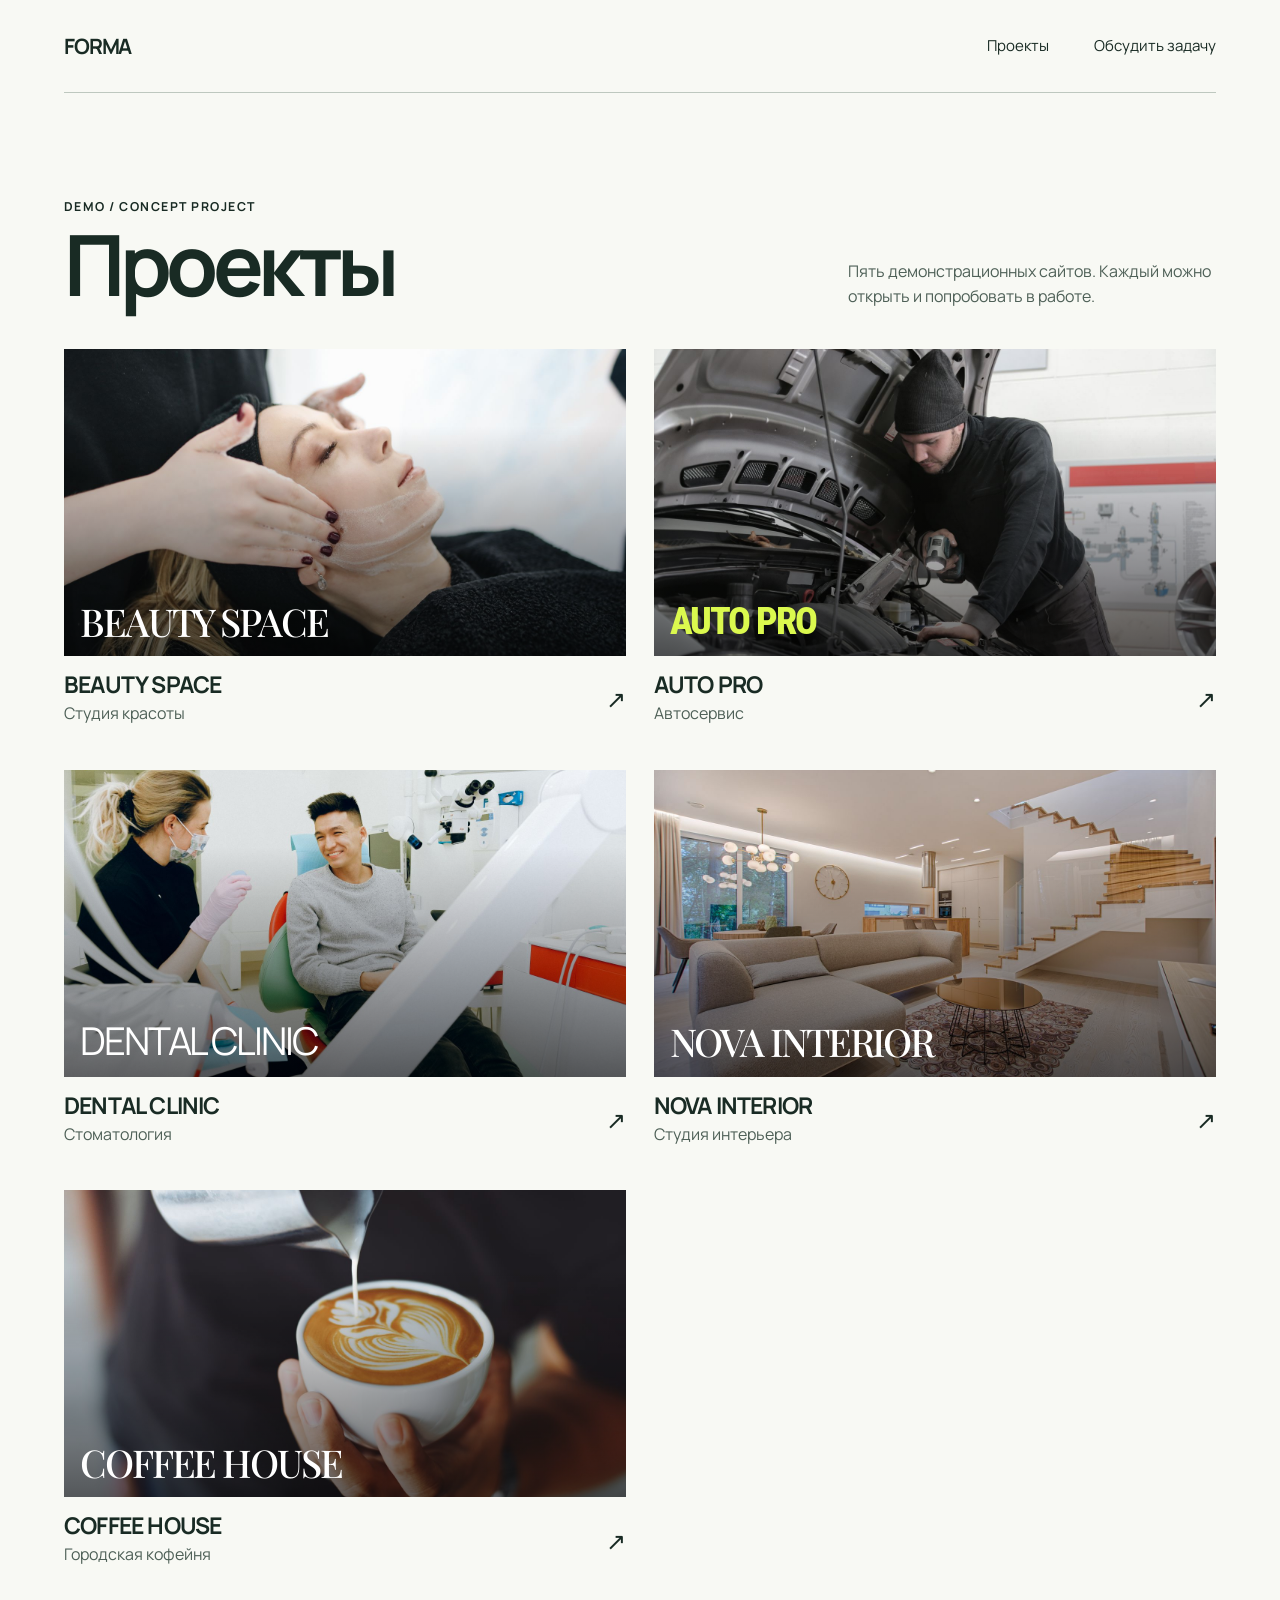
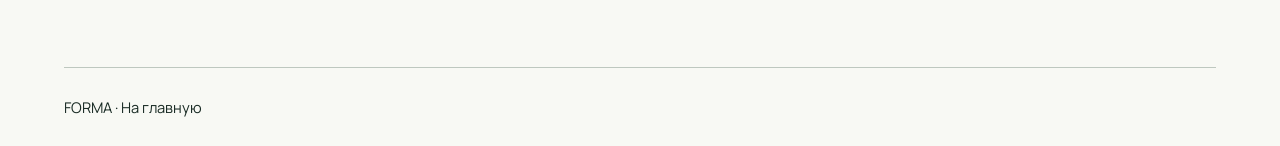
==== portfolio/index.html @ 0f803054 "Опубликовать портфолио FORMA" ====
<!DOCTYPE html>

<html lang="ru"><head><meta charset="utf-8"/><meta content="width=device-width,initial-scale=1" name="viewport"/><title>Портфолио — проекты FORMA</title><link href="/assets/fonts/fonts.css" rel="stylesheet"/><link href="/assets/styles.css" rel="stylesheet"/><meta content="Пять демонстрационных сайтов. Каждый можно открыть и попробовать в работе." name="description"/><meta content="Портфолио — проекты FORMA" property="og:title"/><meta content="website" property="og:type"/><meta content="Пять демонстрационных сайтов. Каждый можно открыть и попробовать в работе." property="og:description"/><meta content="https://egorkaezkv-dotcom.github.io/assets/beauty.jpg" property="og:image"/><meta content="https://egorkaezkv-dotcom.github.io/portfolio/" property="og:url"/><link href="https://egorkaezkv-dotcom.github.io/portfolio/" rel="canonical"/><link href="/assets/mark.svg" rel="icon"/></head><body class="studio"><header class="top wrap"><a class="brand" href="/">FORMA</a><nav><a href="/portfolio/">Проекты</a><a href="/#contact">Обсудить задачу</a></nav></header><main><section class="wrap section" id="projects"><div class="sectionhead"><div><span class="kicker">DEMO / CONCEPT PROJECT</span><h1>Проекты</h1></div><p>Пять демонстрационных сайтов. Каждый можно открыть и попробовать в работе.</p></div><div class="projects"><a class="project" href="/portfolio/beauty-space/"><div class="project-visual beauty"><img alt="Уход за кожей лица в салоне" loading="lazy" src="/assets/beauty.jpg"/><span>BEAUTY SPACE</span></div><div class="project-caption"><div><h3>BEAUTY SPACE</h3><p>Студия красоты</p></div><span aria-hidden="true" class="open">↗</span></div></a><a class="project" href="/portfolio/auto-pro/"><div class="project-visual auto"><img alt="Механик осматривает моторный отсек автомобиля" loading="lazy" src="/assets/auto.jpg"/><span>AUTO PRO</span></div><div class="project-caption"><div><h3>AUTO PRO</h3><p>Автосервис</p></div><span aria-hidden="true" class="open">↗</span></div></a><a class="project" href="/portfolio/dental-clinic/"><div class="project-visual dental"><img alt="Стоматолог беседует с пациентом в кабинете" loading="lazy" src="/assets/dental.jpg"/><span>DENTAL CLINIC</span></div><div class="project-caption"><div><h3>DENTAL CLINIC</h3><p>Стоматология</p></div><span aria-hidden="true" class="open">↗</span></div></a><a class="project" href="/portfolio/nova-interior/"><div class="project-visual interior"><img alt="Светлая гостиная с деревянными деталями и открытой лестницей" loading="lazy" src="/assets/interior.jpg"/><span>NOVA INTERIOR</span></div><div class="project-caption"><div><h3>NOVA INTERIOR</h3><p>Студия интерьера</p></div><span aria-hidden="true" class="open">↗</span></div></a><a class="project" href="/portfolio/coffee-house/"><div class="project-visual coffee"><img alt="Бариста наливает молоко в чашку кофе" loading="lazy" src="/assets/coffee.jpg"/><span>COFFEE HOUSE</span></div><div class="project-caption"><div><h3>COFFEE HOUSE</h3><p>Городская кофейня</p></div><span aria-hidden="true" class="open">↗</span></div></a></div></section></main><footer class="foot wrap"><a href="/">FORMA · На главную</a></footer></body></html>
---- assets/fonts/fonts.css ----
@font-face {
  font-family: 'Manrope';
  font-style: normal;
  font-weight: 400;
  font-display: swap;
  src: url(manrope-400.ttf) format('truetype');
}

@font-face {
  font-family: 'Manrope';
  font-style: normal;
  font-weight: 700;
  font-display: swap;
  src: url(manrope-700.ttf) format('truetype');
}

@font-face {
  font-family: 'Playfair Display';
  font-style: normal;
  font-weight: 500;
  font-display: swap;
  src: url(playfair-display-500.ttf) format('truetype');
}

@font-face {
  font-family: 'Roboto Condensed';
  font-style: normal;
  font-weight: 800;
  font-display: swap;
  src: url(roboto-condensed-800.ttf) format('truetype');
}
---- assets/styles.css ----
*{box-sizing:border-box}
:root{--paper:#f8f9f4;--ink:#192b24;--muted:#4e6057;--accent:#d0ec69;--accent-ink:#182c22;--soft:#e9eee4;--line:#bec8bf;--display:Manrope,Arial,sans-serif;--curve:3px;color-scheme:light;font-family:Manrope,Arial,sans-serif}
html{scroll-behavior:smooth;scroll-padding-top:1rem}
body{margin:0;background:var(--paper);color:var(--ink);font-size:1rem;line-height:1.58}
img{display:block;width:100%;height:100%;object-fit:cover}
a{color:inherit;text-decoration:none} a:hover{text-decoration:underline;text-underline-offset:.2em}
:focus-visible{outline:3px solid #1279b4;outline-offset:4px}
button,input,select,textarea{font:inherit}
button,a.button{cursor:pointer}
button:disabled{cursor:wait;opacity:.65}
h1,h2,h3,p,figure{margin:0}
h1,h2,h3{line-height:1.08;text-wrap:balance}
h1,h2{font-family:var(--display);font-weight:700;letter-spacing:-.065em}
h1{font-size:clamp(3.2rem,6.6vw,6.8rem)}
h2{font-size:clamp(2.45rem,4.7vw,4.8rem)}
h3{font-size:clamp(1.2rem,1.8vw,1.65rem);letter-spacing:-.035em}
p{color:var(--muted)}
em{font-family:'Playfair Display',Georgia,serif;font-weight:500}
.wrap{width:min(90%,78rem);margin-inline:auto}
.section{padding-block:clamp(4rem,7.8vw,7.5rem)}
.skip{position:fixed;left:1rem;top:-6rem;background:white;padding:.6rem;z-index:20}
.skip:focus{top:1rem}
.kicker,.editorial-top,.demobar{font:700 .77rem/1.4 Manrope,Arial,sans-serif;text-transform:uppercase;letter-spacing:.12em}
.top,.top nav,.foot,.demobar .wrap,.sectionhead,.project-caption{display:flex;align-items:center;justify-content:space-between;gap:1rem}
.top{min-height:5.8rem;border-bottom:1px solid var(--line)}
.top nav{gap:clamp(.8rem,3.5vw,3.6rem);font-size:.94rem}
.brand{font-weight:700;letter-spacing:-.055em;font-size:1.32rem}
.nav-cta{border:1px solid var(--line);padding:.54rem 1.15rem;border-radius:30px}
.button{font-size:.95rem;display:inline-flex;align-items:center;justify-content:center;min-height:3.1rem;padding:.8rem 1.5rem;font-weight:700;border:1px solid transparent;border-radius:var(--curve);background:var(--accent);color:var(--accent-ink);transition:transform .16s ease,filter .16s ease}
.button:hover{transform:translateY(-2px);filter:brightness(.96);text-decoration:none}
.hero-copy,.editorial{animation:arrive .5s ease-out both}
@keyframes arrive{from{opacity:0;transform:translateY(10px)}to{opacity:1;transform:none}}
.hero-copy{align-self:center}
.hero-copy h1{margin:.85rem 0 1.5rem}
.hero-copy>p{max-width:36rem;font-size:clamp(1rem,1.45vw,1.16rem)}
.hero-copy .button{margin-top:1.8rem}
.studio-mark{display:flex;align-items:center;gap:.55rem}
.studio-mark i{width:1.65rem;height:1.65rem;border:2px solid;border-radius:50%;position:relative}
.studio-mark i:before{content:'';position:absolute;inset:4px;border:1.5px solid;border-radius:50%}
.studio-mark i:after{content:'';width:1.15rem;height:2px;background:currentColor;position:absolute;left:50%;top:46%;transform-origin:left;transform:rotate(-45deg)}
.studio-hero,.concept-hero{display:grid;grid-template-columns:1fr 1fr;gap:clamp(1.5rem,5vw,5rem);align-items:stretch;padding-block:clamp(2rem,5vw,5rem)}
.studio-hero{border-bottom:1px solid var(--line)}
.studio-hero .hero-copy h1{max-width:7em}
.studio-hero .hero-copy h1 em{color:#41614b}
.editorial{display:grid;position:relative;isolation:isolate;min-height:clamp(23rem,36vw,34rem);color:white;overflow:hidden}
.editorial img,.editorial:after{position:absolute;inset:0;z-index:-2}
.editorial:after{content:'';z-index:-1;background:linear-gradient(0deg,#201c16aa,transparent 63%),linear-gradient(180deg,#201c167a,transparent 30%)}
.editorial-top{align-self:start;margin:1.6rem}
.editorial-title{align-self:end;line-height:.78;font-size:clamp(3.3rem,6.5vw,6.3rem);font-weight:700;letter-spacing:-.07em;padding:1.6rem}
.editorial-title i{font:italic 500 .95em/.95 'Playfair Display',Georgia,serif}
.editorial:hover{text-decoration:none}
.sectionhead{align-items:end;margin-bottom:2.5rem}
.sectionhead h2,.story-grid .kicker+h2,.contact-grid .kicker+h2{margin-top:.7rem}
.sectionhead p{max-width:23rem}
.projects{display:grid;grid-template-columns:1fr 1fr;gap:2.7rem 1.7rem}
.project{display:block}
.project:hover{text-decoration:none}
.project-visual{height:clamp(12rem,24vw,22rem);position:relative;isolation:isolate;overflow:hidden;background:#24332e}
.project-visual img{transition:transform .35s ease}
.project:hover img{transform:scale(1.035)}
.project-visual:after{content:'';position:absolute;inset:0;background:linear-gradient(0deg,#0009,transparent 75%)}
.project-visual span{position:absolute;z-index:1;bottom:1rem;left:1rem;color:white;line-height:1;font-size:clamp(1.6rem,3vw,3rem);letter-spacing:-.055em}
.project-visual.beauty span,.project-visual.interior span,.project-visual.coffee span{font-family:'Playfair Display',Georgia,serif}
.project-visual.auto span{font-family:'Roboto Condensed',Arial,sans-serif;color:#dbf94e}
.project-caption{padding-top:1rem}
.project-caption p{margin-top:.25rem}
.open{font-size:1.5rem}
.studio-story,.story{background:var(--soft)}
.story-grid,.contact-grid{display:grid;grid-template-columns:.9fr 1.1fr;gap:clamp(2rem,9vw,10rem)}
.story-grid h2+p,.contact-grid h2+p{margin-top:1.35rem;max-width:32rem}
.benefits>div{border-top:1px solid var(--line);padding-block:1.25rem}
.benefits p,.service p,.process p{margin-top:.65rem}
.process{list-style:none;display:grid;grid-template-columns:repeat(4,1fr);gap:1.3rem;counter-reset:phase;margin:2.8rem 0 0;padding:0}
.process li{border-top:1px solid var(--line);padding-top:1rem;counter-increment:phase}
.process li:before{content:counter(phase,decimal-leading-zero);display:block;margin-bottom:1.6rem;color:var(--muted);font:700 .84rem/1 Manrope,sans-serif}
.contact-section{padding-block:clamp(4rem,6.5vw,6rem);border-top:1px solid var(--line)}
.studio .contact-section{background:#20382c;--ink:#f4f6e9;--muted:#cad9c7;--line:#68806e;color:var(--ink)}
form,label{display:grid;align-content:start;gap:.4rem}
form{gap:1rem}
label{font-size:.9rem;font-weight:700}
input,select,textarea{width:100%;min-width:0;padding:.75rem .8rem;border:1px solid var(--line);border-radius:var(--curve);background:#fff;color:#1c2722;font-size:1rem;font-weight:400}
textarea{resize:vertical;min-height:5.4rem}
.fieldrow{display:grid;grid-template-columns:1fr 1fr;gap:.8rem}
.consent{grid-template-columns:auto 1fr;align-items:start;gap:.7rem;font-weight:400;color:var(--muted)}
.consent input{width:1.05rem;height:1.05rem;margin:.15rem 0;accent-color:#577747}
form button{justify-self:start}
output{display:grid;gap:.3rem;overflow-wrap:anywhere}
output:empty{display:none}
output:not(:empty){border-left:3px solid var(--line);padding:.6rem .9rem}
.foot{border-top:1px solid var(--line);padding-block:1.7rem;font-size:.92rem}
.demobar{background:var(--ink);color:var(--paper);padding:.65rem 0;font-size:.73rem}
.demobar a{font-size:.83rem;letter-spacing:0;text-transform:none}
.concept-hero figure{min-height:clamp(22rem,36vw,35rem);overflow:hidden;border-radius:var(--curve)}
.services{display:grid;grid-template-columns:repeat(3,1fr);gap:1.4rem;margin-top:2.3rem}
.service{padding:1.6rem;border:1px solid var(--line);display:flex;flex-direction:column;align-items:start;border-radius:var(--curve)}
.service p{margin-bottom:1.5rem}
.textlink{font-size:.94rem;text-decoration:underline;text-underline-offset:.22em;font-weight:700;display:inline-block}
.service .choose{margin-top:auto}
.contact-grid .textlink{margin-top:1rem}
.beauty{--paper:#faf4ef;--ink:#40242b;--muted:#68555a;--line:#d6bbb7;--soft:#efdedb;--accent:#713946;--accent-ink:#fff;--display:'Playfair Display',Georgia,serif;--curve:2px}
.beauty .brand,.interior .brand,.coffee .brand{font-family:'Playfair Display',Georgia,serif;font-weight:500}
.beauty h1,.beauty h2,.interior h1,.interior h2,.coffee h1,.coffee h2{font-weight:500;letter-spacing:-.055em}
.beauty .concept-hero figure{border-radius:48% 48% 2px 2px;max-width:34rem}
.beauty .concept-hero img{object-position:50% 44%}
.beauty .service{border-width:1px 0 0;padding:1.25rem 0}
.auto{--paper:#1b1d1b;--ink:#f2f2e9;--muted:#c2c5b9;--line:#52564d;--soft:#292d27;--accent:#d9fb53;--accent-ink:#191e13;--display:'Roboto Condensed',Arial,sans-serif;--curve:0px}
.auto h1,.auto h2,.auto .brand{font-family:var(--display);text-transform:uppercase;font-weight:800;letter-spacing:-.04em}
.auto h1 em{font:inherit;color:var(--accent)}
.auto .demobar{background:var(--accent);color:var(--paper)}
.auto .concept-hero{gap:0;grid-template-columns:1fr 1.15fr}
.auto .concept-hero figure{clip-path:polygon(12% 0,100% 0,100% 100%,0 100%)}
.auto .hero-copy{padding-right:1.6rem}
.auto .service{border-top:3px solid var(--accent)}
.dental{--paper:#f6fcfb;--ink:#093e45;--muted:#426367;--line:#bad4d0;--soft:#dff1eb;--accent:#056861;--accent-ink:white;--curve:16px}
.dental .concept-hero{padding:2.5rem;margin-top:2rem;background:var(--soft);border-radius:2.5rem}
.dental .concept-hero h1{font-size:clamp(3rem,5.2vw,5.5rem)}
.dental .concept-hero figure{border-radius:42% 42% 1.2rem 1.2rem;min-height:24rem}
.dental h1 em{font:inherit;color:#176d66}
.dental .button,.beauty .button,.coffee .button{border-radius:99px}
.dental .service{background:white}
.interior{--paper:#f4f1e9;--ink:#2a3029;--muted:#596057;--line:#c6c5b9;--soft:#e4e3d6;--accent:#363f34;--accent-ink:white;--display:'Playfair Display',Georgia,serif;--curve:0}
.interior .concept-hero{position:relative;isolation:isolate;min-height:clamp(28rem,43vw,43rem);margin-top:1.5rem;padding:clamp(1.5rem,4vw,4rem);align-content:end;display:block;color:white}
.interior .concept-hero figure,.interior .concept-hero:after{position:absolute;inset:0;z-index:-2}
.interior .concept-hero:after{content:'';z-index:-1;background:linear-gradient(80deg,#171b12d9,transparent 85%),linear-gradient(0deg,#1e211367,transparent 85%)}
.interior .hero-copy{max-width:47rem}
.interior .hero-copy p{color:#f5f2e6}
.interior .hero-copy .button{background:var(--paper);color:var(--ink)}
.interior .service{border-width:1px 0 0;padding:1.5rem 0}
.coffee{--paper:#fff6e4;--ink:#4a2621;--muted:#715349;--line:#d6baa6;--soft:#eddbc4;--accent:#7d2e25;--accent-ink:#fff8ed;--display:'Playfair Display',Georgia,serif;--curve:8px}
.coffee .concept-hero{grid-template-columns:.9fr 1fr}
.coffee .concept-hero .hero-copy{order:2}
.coffee .concept-hero figure{border-radius:5rem .4rem 5rem .4rem}
.coffee .service{background:#fcf0d8;border:1px solid #d3b095}
@media(max-width:790px){
 .top nav{gap:.8rem}.top{min-height:4.5rem}
 .studio-hero,.concept-hero,.auto .concept-hero,.coffee .concept-hero{grid-template-columns:1fr;gap:2rem}
 .concept-hero figure,.dental .concept-hero figure{height:clamp(16rem,54vw,25rem);min-height:0}
 .beauty .concept-hero figure{max-width:none;border-radius:7rem 7rem 2px 2px}
 .auto .concept-hero figure{clip-path:polygon(0 0,100% 0,100% 90%,0 100%)}
 .dental .concept-hero{padding:1.5rem}
 .coffee .concept-hero .hero-copy{order:0}
 .studio-hero .hero-copy h1{max-width:11em}
 .editorial{min-height:clamp(17rem,55vw,25rem)}
 .story-grid,.contact-grid{grid-template-columns:1fr;gap:2rem}
 .services{grid-template-columns:1fr;gap:1rem}
 .process{grid-template-columns:repeat(2,1fr)}
 .sectionhead{display:grid;gap:1rem}
 .sectionhead p{max-width:35rem}
 .interior .concept-hero figure{height:auto}
}
@media(max-width:560px){
 .wrap{width:91%}
 .top{align-items:flex-start;flex-direction:column;padding:.9rem 0;gap:.7rem}
 .top nav{width:100%;justify-content:flex-start;flex-wrap:wrap;font-size:.85rem}
 .nav-cta{padding:.28rem .7rem}
 .projects,.fieldrow{grid-template-columns:1fr}
 .project-visual{height:58vw}
 .process{gap:1rem}
 .projects{gap:1.7rem}
 .foot{font-size:.82rem}
 .contact-grid h2{overflow-wrap:anywhere}
}
@media(prefers-reduced-motion:reduce){html{scroll-behavior:auto}*,*:before,*:after{animation:none!important;transition:none!important}}
@media(max-width:380px){.interior .hero-copy h1{font-size:2.35rem}.concept-hero h1,.contact-grid h2{hyphens:auto;overflow-wrap:anywhere}}

.privacy-panel{position:fixed;z-index:20;bottom:1rem;left:1rem;width:min(30rem,calc(100% - 2rem));max-height:65vh;overflow:auto;padding:1.1rem;background:#fff;color:#243a30;border:1px solid #b8c7bd;border-radius:.65rem;box-shadow:0 8px 28px #1233;font:400 .93rem/1.45 Manrope,Arial,sans-serif}
.privacy-panel[hidden]{display:none}.privacy-panel p{margin:.55rem 0;color:#47594e}.privacy-panel div{display:flex;gap:.6rem}.privacy-panel button,.privacy-toggle{font:inherit;padding:.4rem .65rem;cursor:pointer;border:1px solid currentColor;color:#214b38;background:white;border-radius:.4rem}.privacy-toggle{font-size:.8rem}.foot{flex-wrap:wrap}.privacy-panel p:empty{display:none}
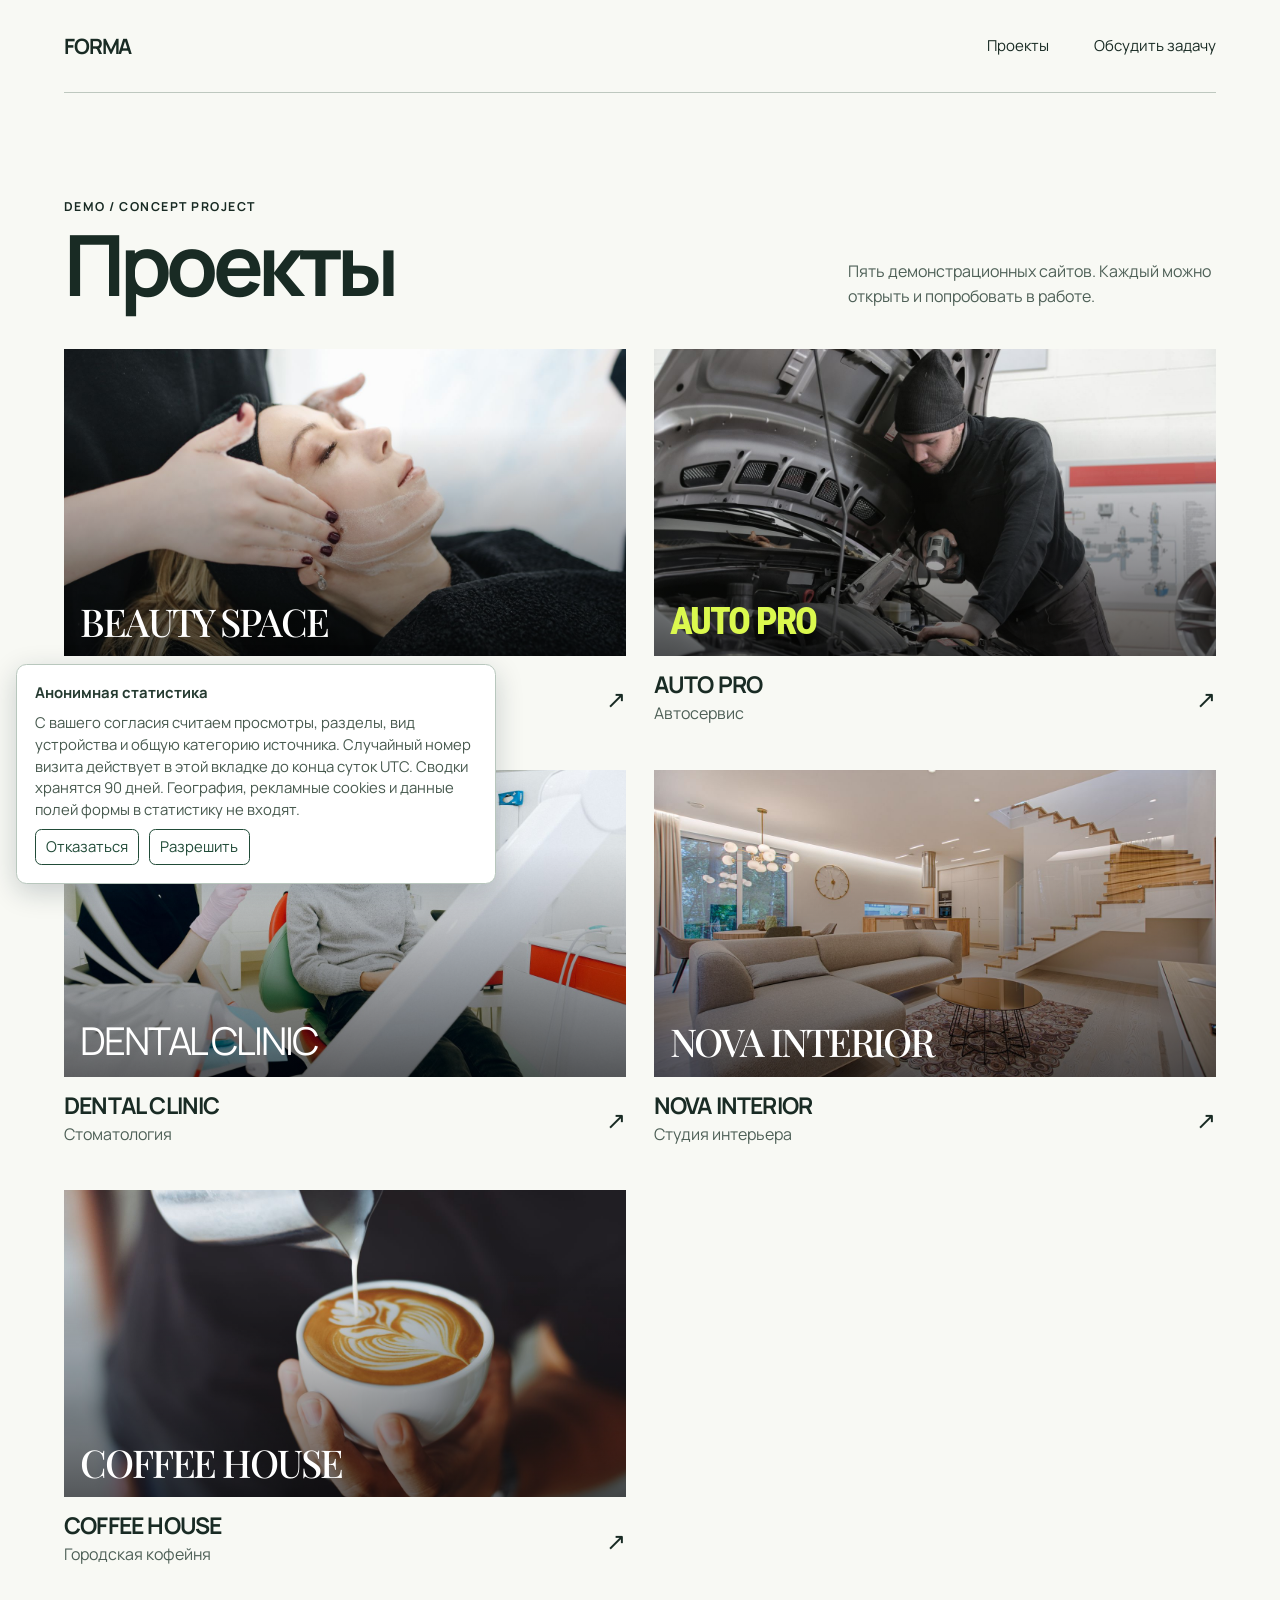
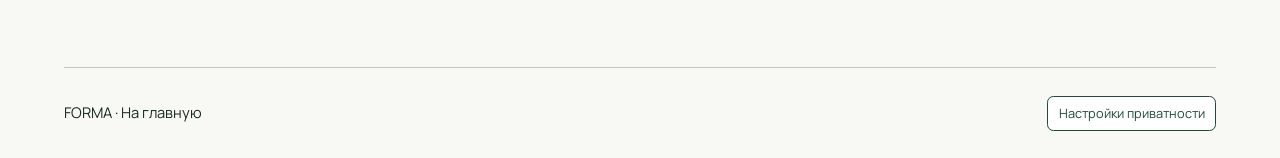
==== commit bb2a49e5: "Подключить форму и аналитику при доступности сервера студии" ====
--- a/portfolio/index.html
+++ b/portfolio/index.html
@@ -1,3 +1,3 @@
 <!DOCTYPE html>
 
-<html lang="ru"><head><meta charset="utf-8"/><meta content="width=device-width,initial-scale=1" name="viewport"/><title>Портфолио — проекты FORMA</title><link href="/assets/fonts/fonts.css" rel="stylesheet"/><link href="/assets/styles.css" rel="stylesheet"/><meta content="Пять демонстрационных сайтов. Каждый можно открыть и попробовать в работе." name="description"/><meta content="Портфолио — проекты FORMA" property="og:title"/><meta content="website" property="og:type"/><meta content="Пять демонстрационных сайтов. Каждый можно открыть и попробовать в работе." property="og:description"/><meta content="https://egorkaezkv-dotcom.github.io/assets/beauty.jpg" property="og:image"/><meta content="https://egorkaezkv-dotcom.github.io/portfolio/" property="og:url"/><link href="https://egorkaezkv-dotcom.github.io/portfolio/" rel="canonical"/><link href="/assets/mark.svg" rel="icon"/></head><body class="studio"><header class="top wrap"><a class="brand" href="/">FORMA</a><nav><a href="/portfolio/">Проекты</a><a href="/#contact">Обсудить задачу</a></nav></header><main><section class="wrap section" id="projects"><div class="sectionhead"><div><span class="kicker">DEMO / CONCEPT PROJECT</span><h1>Проекты</h1></div><p>Пять демонстрационных сайтов. Каждый можно открыть и попробовать в работе.</p></div><div class="projects"><a class="project" href="/portfolio/beauty-space/"><div class="project-visual beauty"><img alt="Уход за кожей лица в салоне" loading="lazy" src="/assets/beauty.jpg"/><span>BEAUTY SPACE</span></div><div class="project-caption"><div><h3>BEAUTY SPACE</h3><p>Студия красоты</p></div><span aria-hidden="true" class="open">↗</span></div></a><a class="project" href="/portfolio/auto-pro/"><div class="project-visual auto"><img alt="Механик осматривает моторный отсек автомобиля" loading="lazy" src="/assets/auto.jpg"/><span>AUTO PRO</span></div><div class="project-caption"><div><h3>AUTO PRO</h3><p>Автосервис</p></div><span aria-hidden="true" class="open">↗</span></div></a><a class="project" href="/portfolio/dental-clinic/"><div class="project-visual dental"><img alt="Стоматолог беседует с пациентом в кабинете" loading="lazy" src="/assets/dental.jpg"/><span>DENTAL CLINIC</span></div><div class="project-caption"><div><h3>DENTAL CLINIC</h3><p>Стоматология</p></div><span aria-hidden="true" class="open">↗</span></div></a><a class="project" href="/portfolio/nova-interior/"><div class="project-visual interior"><img alt="Светлая гостиная с деревянными деталями и открытой лестницей" loading="lazy" src="/assets/interior.jpg"/><span>NOVA INTERIOR</span></div><div class="project-caption"><div><h3>NOVA INTERIOR</h3><p>Студия интерьера</p></div><span aria-hidden="true" class="open">↗</span></div></a><a class="project" href="/portfolio/coffee-house/"><div class="project-visual coffee"><img alt="Бариста наливает молоко в чашку кофе" loading="lazy" src="/assets/coffee.jpg"/><span>COFFEE HOUSE</span></div><div class="project-caption"><div><h3>COFFEE HOUSE</h3><p>Городская кофейня</p></div><span aria-hidden="true" class="open">↗</span></div></a></div></section></main><footer class="foot wrap"><a href="/">FORMA · На главную</a></footer></body></html>+<html lang="ru"><head><meta charset="utf-8"/><meta content="width=device-width,initial-scale=1" name="viewport"/><title>Портфолио — проекты FORMA</title><link href="/assets/fonts/fonts.css" rel="stylesheet"/><link href="/assets/styles.css" rel="stylesheet"/><meta content="Пять демонстрационных сайтов. Каждый можно открыть и попробовать в работе." name="description"/><meta content="Портфолио — проекты FORMA" property="og:title"/><meta content="website" property="og:type"/><meta content="Пять демонстрационных сайтов. Каждый можно открыть и попробовать в работе." property="og:description"/><meta content="https://egorkaezkv-dotcom.github.io/assets/beauty.jpg" property="og:image"/><meta content="https://egorkaezkv-dotcom.github.io/portfolio/" property="og:url"/><link href="https://egorkaezkv-dotcom.github.io/portfolio/" rel="canonical"/><link href="/assets/mark.svg" rel="icon"/></head><body class="studio"><header class="top wrap"><a class="brand" href="/">FORMA</a><nav><a href="/portfolio/">Проекты</a><a href="/#contact">Обсудить задачу</a></nav></header><main><section class="wrap section" id="projects"><div class="sectionhead"><div><span class="kicker">DEMO / CONCEPT PROJECT</span><h1>Проекты</h1></div><p>Пять демонстрационных сайтов. Каждый можно открыть и попробовать в работе.</p></div><div class="projects"><a class="project" href="/portfolio/beauty-space/"><div class="project-visual beauty"><img alt="Уход за кожей лица в салоне" loading="lazy" src="/assets/beauty.jpg"/><span>BEAUTY SPACE</span></div><div class="project-caption"><div><h3>BEAUTY SPACE</h3><p>Студия красоты</p></div><span aria-hidden="true" class="open">↗</span></div></a><a class="project" href="/portfolio/auto-pro/"><div class="project-visual auto"><img alt="Механик осматривает моторный отсек автомобиля" loading="lazy" src="/assets/auto.jpg"/><span>AUTO PRO</span></div><div class="project-caption"><div><h3>AUTO PRO</h3><p>Автосервис</p></div><span aria-hidden="true" class="open">↗</span></div></a><a class="project" href="/portfolio/dental-clinic/"><div class="project-visual dental"><img alt="Стоматолог беседует с пациентом в кабинете" loading="lazy" src="/assets/dental.jpg"/><span>DENTAL CLINIC</span></div><div class="project-caption"><div><h3>DENTAL CLINIC</h3><p>Стоматология</p></div><span aria-hidden="true" class="open">↗</span></div></a><a class="project" href="/portfolio/nova-interior/"><div class="project-visual interior"><img alt="Светлая гостиная с деревянными деталями и открытой лестницей" loading="lazy" src="/assets/interior.jpg"/><span>NOVA INTERIOR</span></div><div class="project-caption"><div><h3>NOVA INTERIOR</h3><p>Студия интерьера</p></div><span aria-hidden="true" class="open">↗</span></div></a><a class="project" href="/portfolio/coffee-house/"><div class="project-visual coffee"><img alt="Бариста наливает молоко в чашку кофе" loading="lazy" src="/assets/coffee.jpg"/><span>COFFEE HOUSE</span></div><div class="project-caption"><div><h3>COFFEE HOUSE</h3><p>Городская кофейня</p></div><span aria-hidden="true" class="open">↗</span></div></a></div></section></main><footer class="foot wrap"><a href="/">FORMA · На главную</a></footer><script defer src="/assets/visits.js"></script></body></html>
